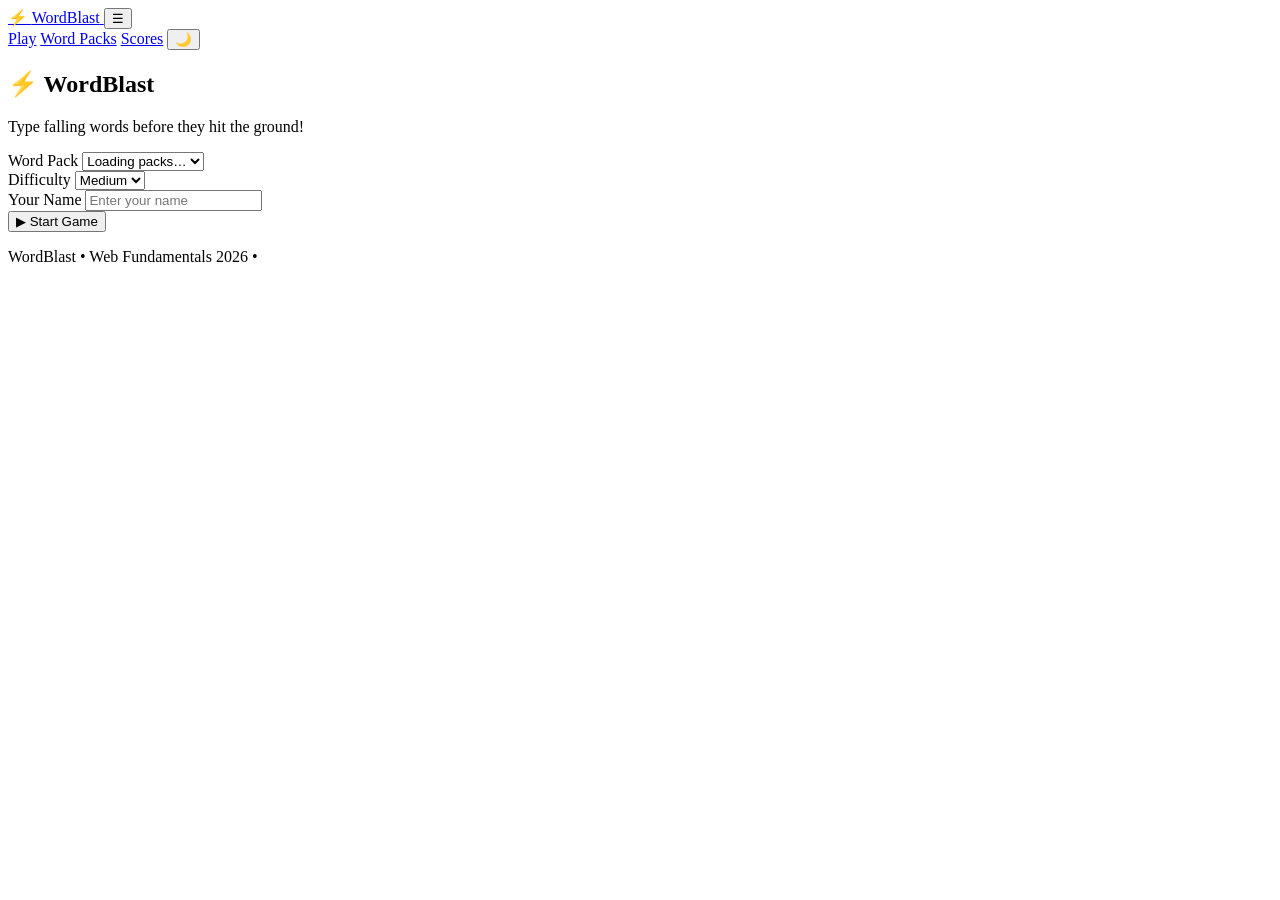
==== index.html @ 38debdbc "Add HTML structure for play, packs and scores pages" ====
<!DOCTYPE html>
<html lang="en" data-theme="dark">
<head>
  <meta charset="UTF-8" />
  <meta name="viewport" content="width=device-width, initial-scale=1.0" />
  <meta name="description" content="WordBlast – A falling words typing game. Choose a word pack, pick your difficulty and type words before they hit the ground." />
  <title>WordBlast – Play</title>
  <link rel="stylesheet" href="css/style.css" />
</head>
<body>
  <!-- ===== NAVBAR ===== -->
  <header class="navbar">
    <a href="index.html" class="navbar__logo" aria-label="WordBlast home">
      ⚡ <span>WordBlast</span>
    </a>
    <button class="navbar__hamburger" id="hamburgerBtn" aria-label="Toggle navigation" aria-expanded="false">
      ☰
    </button>
    <nav class="navbar__links" id="navLinks" aria-label="Main navigation">
      <a href="index.html" class="active" aria-current="page">Play</a>
      <a href="packs.html">Word Packs</a>
      <a href="scores.html">Scores</a>
      <button class="theme-toggle" id="themeToggleBtn" aria-label="Toggle dark/light theme">🌙</button>
    </nav>
  </header>

  <main>
    <!-- ===== SETUP PANEL ===== -->
    <section class="setup-panel" id="setupPanel" aria-labelledby="setupHeading">
      <h1 id="setupHeading" class="setup-panel__title">⚡ WordBlast</h1>
      <p class="setup-panel__subtitle">Type falling words before they hit the ground!</p>

      <div class="setup-panel__form">
        <div class="form-group">
          <label for="packSelect">Word Pack</label>
          <select id="packSelect" name="pack">
            <option value="">Loading packs…</option>
          </select>
        </div>

        <div class="form-group">
          <label for="difficultySelect">Difficulty</label>
          <select id="difficultySelect" name="difficulty">
            <option value="easy">Easy</option>
            <option value="medium" selected>Medium</option>
            <option value="hard">Hard</option>
          </select>
        </div>

        <div class="form-group">
          <label for="playerNameInput">Your Name</label>
          <input type="text" id="playerNameInput" name="player" placeholder="Enter your name" maxlength="15" autocomplete="off" />
          <span class="field-error" id="playerNameError" aria-live="polite"></span>
        </div>

        <button class="btn btn--primary btn--large" id="startBtn">
          ▶ Start Game
        </button>
      </div>
    </section>

    <!-- ===== GAME AREA ===== -->
    <section class="game-area-wrap" id="gameArea" aria-label="Game area" hidden>
      <!-- Stats bar -->
      <div class="stats-bar" role="status" aria-live="polite" aria-label="Game statistics">
        <div class="stat">
          <span class="stat__label">Score</span>
          <span class="stat__value" id="statScore">0</span>
        </div>
        <div class="stat">
          <span class="stat__label">Level</span>
          <span class="stat__value" id="statLevel">1</span>
        </div>
        <div class="stat stat--lives">
          <span class="stat__label">Lives</span>
          <span class="stat__value" id="statLives">❤️❤️❤️</span>
        </div>
        <div class="stat">
          <span class="stat__label">WPM</span>
          <span class="stat__value" id="statWpm">0</span>
        </div>
        <div class="stat">
          <span class="stat__label">Accuracy</span>
          <span class="stat__value" id="statAccuracy">100%</span>
        </div>
      </div>

      <!-- The game canvas -->
      <div class="game-canvas" id="gameCanvas" aria-hidden="true">
        <div class="danger-line" aria-hidden="true"></div>
        <!-- Falling word divs are injected here by game.js -->
      </div>

      <!-- Typing controls -->
      <div class="game-controls">
        <input
          type="text"
          id="typingInput"
          class="typing-input"
          placeholder="Type here…"
          autocomplete="off"
          autocorrect="off"
          autocapitalize="off"
          spellcheck="false"
          aria-label="Type the falling word here"
        />
        <button class="btn btn--secondary" id="pauseBtn" aria-label="Pause game">Pause</button>
        <button class="btn btn--ghost" id="restartBtn" aria-label="Restart game">Restart</button>
      </div>
    </section>

    <!-- ===== GAME OVER DIALOG ===== -->
    <div class="dialog-overlay" id="gameOverOverlay" hidden aria-modal="true" role="dialog" aria-labelledby="gameOverTitle">
      <div class="dialog">
        <h2 id="gameOverTitle" class="dialog__title">Game Over</h2>
        <div class="dialog__stats" id="gameOverStats">
          <!-- filled by game.js -->
        </div>
        <div class="dialog__error" id="saveError" aria-live="assertive"></div>
        <div class="dialog__actions">
          <button class="btn btn--primary" id="saveScoreBtn">💾 Save Score</button>
          <button class="btn btn--ghost" id="playAgainBtn">▶ Play Again</button>
        </div>
        <div class="dialog__success" id="saveSuccess" aria-live="polite" hidden></div>
      </div>
    </div>

    <!-- ===== LEVEL UP BANNER ===== -->
    <div class="level-up-banner" id="levelUpBanner" aria-live="polite" hidden></div>
  </main>

  <!-- ===== FOOTER ===== -->
  <footer class="footer">
    <p>WordBlast &bull; Web Fundamentals 2026 &bull; <span id="footerYear"></span></p>
  </footer>

  <script src="js/storage.js"></script>
  <script src="js/db.js"></script>
  <script src="js/common.js"></script>
  <script src="js/game.js"></script>
</body>
</html>
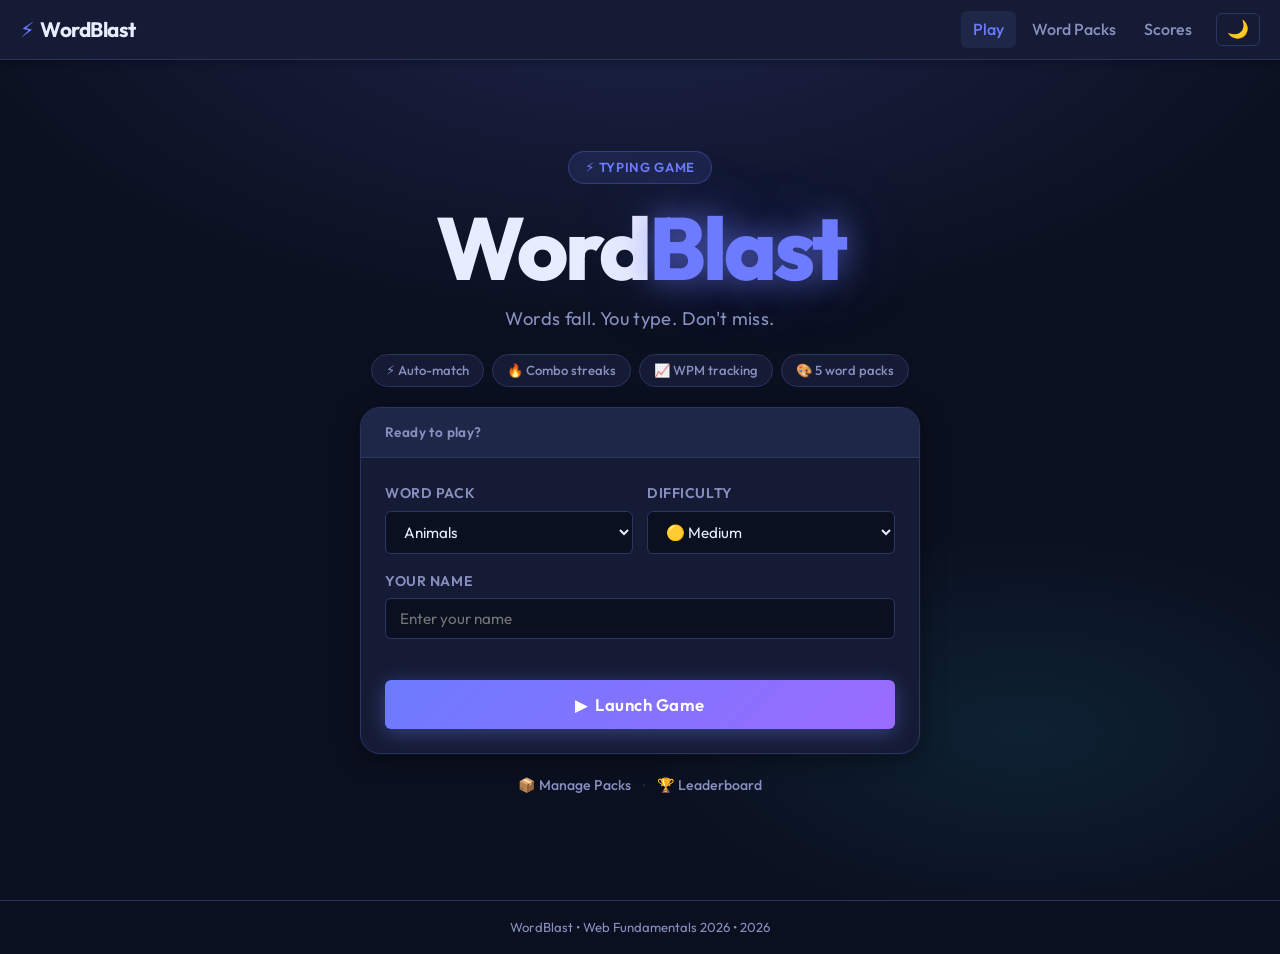
==== commit 58bae953: "Redesign landing page: hero section with animated background words, feature pills and setup card" ====
--- a/index.html
+++ b/index.html
@@ -24,38 +24,87 @@
     </nav>
   </header>
 
-  <main>
-    <!-- ===== SETUP PANEL ===== -->
-    <section class="setup-panel" id="setupPanel" aria-labelledby="setupHeading">
-      <h1 id="setupHeading" class="setup-panel__title">⚡ WordBlast</h1>
-      <p class="setup-panel__subtitle">Type falling words before they hit the ground!</p>
+  <main class="landing-main">
 
-      <div class="setup-panel__form">
-        <div class="form-group">
-          <label for="packSelect">Word Pack</label>
-          <select id="packSelect" name="pack">
-            <option value="">Loading packs…</option>
-          </select>
+    <!-- ===== SETUP PANEL (Landing Hero) ===== -->
+    <section class="hero" id="setupPanel" aria-labelledby="setupHeading">
+
+      <!-- Animated background words -->
+      <div class="hero__bg-words" aria-hidden="true">
+        <span class="bg-word" style="--x:8%;  --dur:7s;  --delay:0s;   --size:1.1rem">array</span>
+        <span class="bg-word" style="--x:20%; --dur:9s;  --delay:1.5s; --size:0.9rem">tiger</span>
+        <span class="bg-word" style="--x:34%; --dur:6s;  --delay:0.8s; --size:1.3rem">python</span>
+        <span class="bg-word" style="--x:48%; --dur:8s;  --delay:2.2s; --size:1rem">brazil</span>
+        <span class="bg-word" style="--x:60%; --dur:7.5s;--delay:0.3s; --size:1.2rem">cricket</span>
+        <span class="bg-word" style="--x:73%; --dur:10s; --delay:1s;   --size:0.85rem">promise</span>
+        <span class="bg-word" style="--x:85%; --dur:6.5s;--delay:2.8s; --size:1.1rem">mango</span>
+        <span class="bg-word" style="--x:14%; --dur:11s; --delay:3.5s; --size:0.95rem">dolphin</span>
+        <span class="bg-word" style="--x:27%; --dur:8.5s;--delay:0.5s; --size:1.15rem">closure</span>
+        <span class="bg-word" style="--x:54%; --dur:9.5s;--delay:4s;   --size:0.8rem">falcon</span>
+        <span class="bg-word" style="--x:67%; --dur:7.2s;--delay:1.8s; --size:1.05rem">tennis</span>
+        <span class="bg-word" style="--x:79%; --dur:12s; --delay:0.2s; --size:0.9rem">ramen</span>
+      </div>
+
+      <!-- Hero content -->
+      <div class="hero__content">
+        <div class="hero__badge">⚡ Typing Game</div>
+        <h1 id="setupHeading" class="hero__title">
+          <span class="hero__title-blast">Word</span><span class="hero__title-accent">Blast</span>
+        </h1>
+        <p class="hero__subtitle">Words fall. You type. Don't miss.</p>
+
+        <!-- Feature pills -->
+        <div class="hero__pills" aria-label="Game features">
+          <span class="pill">⚡ Auto-match</span>
+          <span class="pill">🔥 Combo streaks</span>
+          <span class="pill">📈 WPM tracking</span>
+          <span class="pill">🎨 5 word packs</span>
         </div>
 
-        <div class="form-group">
-          <label for="difficultySelect">Difficulty</label>
-          <select id="difficultySelect" name="difficulty">
-            <option value="easy">Easy</option>
-            <option value="medium" selected>Medium</option>
-            <option value="hard">Hard</option>
-          </select>
+        <!-- Setup card -->
+        <div class="setup-card" role="form" aria-label="Game setup">
+          <div class="setup-card__header">
+            <span class="setup-card__step">Ready to play?</span>
+          </div>
+
+          <div class="setup-card__body">
+            <div class="setup-row">
+              <div class="form-group">
+                <label for="packSelect">Word Pack</label>
+                <select id="packSelect" name="pack">
+                  <option value="">Loading packs…</option>
+                </select>
+              </div>
+
+              <div class="form-group">
+                <label for="difficultySelect">Difficulty</label>
+                <select id="difficultySelect" name="difficulty">
+                  <option value="easy">🟢 Easy</option>
+                  <option value="medium" selected>🟡 Medium</option>
+                  <option value="hard">🔴 Hard</option>
+                </select>
+              </div>
+            </div>
+
+            <div class="form-group">
+              <label for="playerNameInput">Your Name</label>
+              <input type="text" id="playerNameInput" name="player"
+                placeholder="Enter your name" maxlength="15" autocomplete="off" />
+              <span class="field-error" id="playerNameError" aria-live="polite"></span>
+            </div>
+
+            <button class="btn btn--primary btn--launch" id="startBtn">
+              ▶ &nbsp;Launch Game
+            </button>
+          </div>
         </div>
 
-        <div class="form-group">
-          <label for="playerNameInput">Your Name</label>
-          <input type="text" id="playerNameInput" name="player" placeholder="Enter your name" maxlength="15" autocomplete="off" />
-          <span class="field-error" id="playerNameError" aria-live="polite"></span>
+        <!-- Quick links -->
+        <div class="hero__links">
+          <a href="packs.html" class="hero__link">📦 Manage Packs</a>
+          <span class="hero__link-sep">·</span>
+          <a href="scores.html" class="hero__link">🏆 Leaderboard</a>
         </div>
-
-        <button class="btn btn--primary btn--large" id="startBtn">
-          ▶ Start Game
-        </button>
       </div>
     </section>
 
--- a/css/style.css
+++ b/css/style.css
@@ -0,0 +1,1015 @@
+/* =====================================================
+   WordBlast – style.css
+   All styles: variables, layout, components, animations, media queries
+   ===================================================== */
+
+/* ---- 1. Google Font + Reset ---- */
+@import url('https://fonts.googleapis.com/css2?family=Outfit:wght@300;400;500;600;700&display=swap');
+
+*, *::before, *::after {
+  box-sizing: border-box;
+  margin: 0;
+  padding: 0;
+}
+
+/* ---- 2. CSS Variables (dark theme default) ---- */
+:root {
+  --bg:        #0b1020;
+  --surface:   #151b34;
+  --surface2:  #1e2747;
+  --border:    #2a3560;
+  --text:      #e8ecff;
+  --text-muted:#8890c0;
+  --primary:   #6c7bff;
+  --primary-h: #8591ff;
+  --accent:    #22d3ee;
+  --danger:    #ff5c7a;
+  --success:   #34d399;
+  --warn:      #fbbf24;
+
+  --radius-sm: 6px;
+  --radius:    12px;
+  --radius-lg: 20px;
+
+  --shadow:    0 4px 24px rgba(0,0,0,.45);
+  --shadow-sm: 0 2px 8px  rgba(0,0,0,.3);
+
+  --transition: 0.2s ease;
+  --nav-h: 60px;
+}
+
+[data-theme="light"] {
+  --bg:        #f0f2fb;
+  --surface:   #ffffff;
+  --surface2:  #e8ecf8;
+  --border:    #cdd3f0;
+  --text:      #1b2040;
+  --text-muted:#6b74a8;
+  --primary:   #4a56e2;
+  --primary-h: #3a46d2;
+  --accent:    #0891b2;
+  --danger:    #e11d48;
+  --success:   #059669;
+  --warn:      #d97706;
+
+  --shadow:    0 4px 24px rgba(0,0,0,.12);
+  --shadow-sm: 0 2px 8px  rgba(0,0,0,.08);
+}
+
+/* ---- 3. Base ---- */
+html {
+  scroll-behavior: smooth;
+}
+
+body {
+  font-family: 'Outfit', system-ui, sans-serif;
+  background: var(--bg);
+  color: var(--text);
+  min-height: 100vh;
+  display: flex;
+  flex-direction: column;
+  line-height: 1.6;
+  transition: background var(--transition), color var(--transition);
+}
+
+main {
+  flex: 1;
+  width: 100%;
+  max-width: 960px;
+  margin: 0 auto;
+  padding: calc(var(--nav-h) + 24px) 16px 32px;
+}
+
+/* Landing page has no side padding — hero is full-width inside main */
+.landing-main {
+  max-width: 100%;
+  padding: 0;
+  display: flex;
+  flex-direction: column;
+}
+
+a {
+  color: var(--primary);
+  text-decoration: none;
+}
+a:hover { text-decoration: underline; }
+
+/* ---- 4. Navbar ---- */
+.navbar {
+  position: fixed;
+  top: 0; left: 0; right: 0;
+  height: var(--nav-h);
+  background: var(--surface);
+  border-bottom: 1px solid var(--border);
+  display: flex;
+  align-items: center;
+  justify-content: space-between;
+  padding: 0 20px;
+  z-index: 100;
+  box-shadow: var(--shadow-sm);
+  backdrop-filter: blur(8px);
+}
+
+.navbar__logo {
+  font-size: 1.3rem;
+  font-weight: 700;
+  color: var(--primary);
+  display: flex;
+  align-items: center;
+  gap: 6px;
+  text-decoration: none;
+  letter-spacing: -0.5px;
+}
+.navbar__logo span { color: var(--text); }
+.navbar__logo:hover { opacity: 0.85; text-decoration: none; }
+
+.navbar__links {
+  display: flex;
+  align-items: center;
+  gap: 4px;
+}
+
+.navbar__links a {
+  color: var(--text-muted);
+  font-weight: 500;
+  padding: 6px 12px;
+  border-radius: var(--radius-sm);
+  transition: color var(--transition), background var(--transition);
+  text-decoration: none;
+}
+.navbar__links a:hover,
+.navbar__links a.active {
+  color: var(--text);
+  background: var(--surface2);
+}
+.navbar__links a.active { color: var(--primary); }
+
+.navbar__hamburger {
+  display: none;
+  background: none;
+  border: none;
+  color: var(--text);
+  font-size: 1.4rem;
+  cursor: pointer;
+  padding: 4px 8px;
+  border-radius: var(--radius-sm);
+  transition: background var(--transition);
+}
+.navbar__hamburger:hover { background: var(--surface2); }
+
+/* Theme toggle */
+.theme-toggle {
+  background: none;
+  border: 1px solid var(--border);
+  border-radius: var(--radius-sm);
+  color: var(--text);
+  font-size: 1.1rem;
+  cursor: pointer;
+  padding: 5px 10px;
+  transition: background var(--transition), border-color var(--transition);
+  margin-left: 8px;
+}
+.theme-toggle:hover { background: var(--surface2); }
+
+/* ---- 5. Buttons ---- */
+.btn {
+  display: inline-flex;
+  align-items: center;
+  justify-content: center;
+  gap: 6px;
+  font-family: inherit;
+  font-size: 0.95rem;
+  font-weight: 600;
+  padding: 10px 20px;
+  border-radius: var(--radius-sm);
+  border: 2px solid transparent;
+  cursor: pointer;
+  transition: all var(--transition);
+  white-space: nowrap;
+  min-height: 44px;
+}
+.btn:focus-visible {
+  outline: 3px solid var(--primary);
+  outline-offset: 3px;
+}
+
+.btn--primary {
+  background: var(--primary);
+  color: #fff;
+}
+.btn--primary:hover { background: var(--primary-h); transform: translateY(-1px); box-shadow: 0 4px 16px rgba(108,123,255,.4); }
+
+.btn--secondary {
+  background: var(--surface2);
+  color: var(--text);
+  border-color: var(--border);
+}
+.btn--secondary:hover { border-color: var(--primary); color: var(--primary); }
+
+.btn--ghost {
+  background: transparent;
+  color: var(--text-muted);
+  border-color: var(--border);
+}
+.btn--ghost:hover { background: var(--surface2); color: var(--text); }
+
+.btn--danger {
+  background: var(--danger);
+  color: #fff;
+}
+.btn--danger:hover { filter: brightness(1.1); transform: translateY(-1px); }
+
+.btn--large { padding: 14px 32px; font-size: 1.05rem; }
+.btn--small { padding: 6px 14px; font-size: 0.85rem; min-height: 36px; }
+
+/* ---- 6. Forms ---- */
+.form-group {
+  display: flex;
+  flex-direction: column;
+  gap: 6px;
+  margin-bottom: 16px;
+}
+.form-group label {
+  font-size: 0.88rem;
+  font-weight: 600;
+  color: var(--text-muted);
+  text-transform: uppercase;
+  letter-spacing: 0.04em;
+}
+.form-group input,
+.form-group select,
+.form-group textarea {
+  background: var(--bg);
+  border: 1.5px solid var(--border);
+  border-radius: var(--radius-sm);
+  color: var(--text);
+  font-family: inherit;
+  font-size: 0.95rem;
+  padding: 10px 14px;
+  transition: border-color var(--transition), box-shadow var(--transition);
+  width: 100%;
+}
+.form-group input:focus,
+.form-group select:focus,
+.form-group textarea:focus {
+  outline: none;
+  border-color: var(--primary);
+  box-shadow: 0 0 0 3px rgba(108,123,255,.18);
+}
+.form-group textarea { resize: vertical; min-height: 120px; }
+
+.form-group--inline {
+  flex-direction: row;
+  align-items: center;
+  gap: 10px;
+  margin-bottom: 0;
+}
+.form-group--inline label { margin-bottom: 0; white-space: nowrap; }
+.form-group--inline select { width: auto; }
+
+.field-error { font-size: 0.82rem; color: var(--danger); min-height: 1em; }
+.field-info  { font-size: 0.82rem; color: var(--warn);   min-height: 1em; }
+.hint        { font-size: 0.78rem; color: var(--text-muted); font-weight: 400; text-transform: none; letter-spacing: 0; }
+
+.form-actions {
+  display: flex;
+  gap: 10px;
+  flex-wrap: wrap;
+}
+
+/* ---- 7. Card ---- */
+.card {
+  background: var(--surface);
+  border: 1px solid var(--border);
+  border-radius: var(--radius);
+  padding: 24px;
+  box-shadow: var(--shadow-sm);
+}
+.card__title {
+  font-size: 1.05rem;
+  font-weight: 600;
+  margin-bottom: 16px;
+  color: var(--text);
+}
+
+/* ---- 8. Footer ---- */
+.footer {
+  text-align: center;
+  padding: 16px;
+  font-size: 0.82rem;
+  color: var(--text-muted);
+  border-top: 1px solid var(--border);
+}
+
+/* ---- 9. Page headings ---- */
+.page-title {
+  font-size: 1.8rem;
+  font-weight: 700;
+  margin-bottom: 4px;
+}
+.page-subtitle {
+  color: var(--text-muted);
+  margin-bottom: 24px;
+}
+
+/* =====================================================
+   PLAY PAGE
+   ===================================================== */
+
+/* =====================================================
+   HERO / LANDING
+   ===================================================== */
+
+.hero {
+  position: relative;
+  min-height: calc(100vh - var(--nav-h));
+  margin-top: var(--nav-h);
+  display: flex;
+  align-items: center;
+  justify-content: center;
+  overflow: hidden;
+  padding: 48px 20px 60px;
+  background:
+    radial-gradient(ellipse 80% 60% at 50% -10%, rgba(108,123,255,.18) 0%, transparent 70%),
+    radial-gradient(ellipse 50% 40% at 80% 80%, rgba(34,211,238,.09) 0%, transparent 60%),
+    var(--bg);
+}
+
+/* Animated background words */
+.hero__bg-words {
+  position: absolute;
+  inset: 0;
+  pointer-events: none;
+  overflow: hidden;
+}
+
+.bg-word {
+  position: absolute;
+  top: -2rem;
+  left: var(--x);
+  font-family: 'Courier New', monospace;
+  font-size: var(--size);
+  font-weight: 700;
+  color: var(--primary);
+  opacity: 0.07;
+  animation: bgWordFall var(--dur) linear var(--delay) infinite;
+  white-space: nowrap;
+  user-select: none;
+}
+
+[data-theme="light"] .bg-word { opacity: 0.05; }
+
+@keyframes bgWordFall {
+  0%   { transform: translateY(0);    opacity: 0; }
+  10%  { opacity: 0.07; }
+  90%  { opacity: 0.07; }
+  100% { transform: translateY(110vh); opacity: 0; }
+}
+
+/* Hero content */
+.hero__content {
+  position: relative;
+  z-index: 1;
+  display: flex;
+  flex-direction: column;
+  align-items: center;
+  text-align: center;
+  gap: 20px;
+  width: 100%;
+  max-width: 560px;
+}
+
+.hero__badge {
+  display: inline-flex;
+  align-items: center;
+  gap: 6px;
+  background: rgba(108,123,255,.12);
+  border: 1px solid rgba(108,123,255,.3);
+  border-radius: 40px;
+  padding: 5px 16px;
+  font-size: 0.82rem;
+  font-weight: 600;
+  color: var(--primary);
+  letter-spacing: 0.05em;
+  text-transform: uppercase;
+}
+
+.hero__title {
+  font-size: clamp(3.2rem, 10vw, 5.5rem);
+  font-weight: 800;
+  letter-spacing: -3px;
+  line-height: 1;
+  margin: 0;
+}
+.hero__title-blast {
+  color: var(--text);
+}
+.hero__title-accent {
+  color: var(--primary);
+  text-shadow:
+    0 0 30px rgba(108,123,255,.6),
+    0 0 80px rgba(108,123,255,.3);
+}
+
+.hero__subtitle {
+  font-size: 1.15rem;
+  color: var(--text-muted);
+  font-weight: 400;
+  margin: -8px 0 0;
+  letter-spacing: 0.02em;
+}
+
+/* Feature pills */
+.hero__pills {
+  display: flex;
+  flex-wrap: wrap;
+  justify-content: center;
+  gap: 8px;
+}
+
+.pill {
+  background: var(--surface);
+  border: 1px solid var(--border);
+  border-radius: 40px;
+  padding: 5px 14px;
+  font-size: 0.82rem;
+  font-weight: 500;
+  color: var(--text-muted);
+  transition: border-color var(--transition), color var(--transition);
+}
+.pill:hover { border-color: var(--primary); color: var(--text); }
+
+/* Setup card */
+.setup-card {
+  width: 100%;
+  background: var(--surface);
+  border: 1px solid var(--border);
+  border-radius: var(--radius-lg);
+  box-shadow:
+    var(--shadow),
+    0 0 0 1px rgba(108,123,255,.06),
+    inset 0 1px 0 rgba(255,255,255,.04);
+  overflow: hidden;
+  backdrop-filter: blur(12px);
+}
+
+.setup-card__header {
+  padding: 14px 24px;
+  border-bottom: 1px solid var(--border);
+  background: var(--surface2);
+  display: flex;
+  align-items: center;
+  gap: 8px;
+}
+.setup-card__step {
+  font-size: 0.85rem;
+  font-weight: 600;
+  color: var(--text-muted);
+  letter-spacing: 0.03em;
+}
+
+.setup-card__body {
+  padding: 24px;
+  text-align: left;
+}
+
+.setup-row {
+  display: grid;
+  grid-template-columns: 1fr 1fr;
+  gap: 14px;
+}
+
+.btn--launch {
+  width: 100%;
+  padding: 14px 32px;
+  font-size: 1.05rem;
+  margin-top: 6px;
+  background: linear-gradient(135deg, var(--primary), #9b6bff);
+  border: none;
+  box-shadow: 0 4px 20px rgba(108,123,255,.4);
+  letter-spacing: 0.03em;
+}
+.btn--launch:hover {
+  background: linear-gradient(135deg, var(--primary-h), #8b5bef);
+  transform: translateY(-2px);
+  box-shadow: 0 8px 28px rgba(108,123,255,.5);
+}
+
+/* Quick links */
+.hero__links {
+  display: flex;
+  align-items: center;
+  gap: 12px;
+  font-size: 0.88rem;
+}
+.hero__link {
+  color: var(--text-muted);
+  text-decoration: none;
+  transition: color var(--transition);
+  font-weight: 500;
+}
+.hero__link:hover { color: var(--primary); text-decoration: none; }
+.hero__link-sep { color: var(--border); }
+
+/* =====================================================
+   GAME AREA (same as before, lives inside landing-main)
+   ===================================================== */
+
+.game-area-wrap {
+  width: 100%;
+  max-width: 960px;
+  margin: 0 auto;
+  padding: calc(var(--nav-h) + 20px) 16px 32px;
+}
+
+
+.stats-bar {
+  display: flex;
+  flex-wrap: wrap;
+  gap: 8px 16px;
+  background: var(--surface);
+  border: 1px solid var(--border);
+  border-radius: var(--radius);
+  padding: 10px 16px;
+  margin-bottom: 12px;
+  align-items: center;
+  justify-content: space-between;
+  box-shadow: var(--shadow-sm);
+}
+.stat {
+  display: flex;
+  flex-direction: column;
+  align-items: center;
+  min-width: 52px;
+}
+.stat__label {
+  font-size: 0.7rem;
+  text-transform: uppercase;
+  letter-spacing: 0.08em;
+  color: var(--text-muted);
+  font-weight: 600;
+}
+.stat__value {
+  font-size: 1.1rem;
+  font-weight: 700;
+  color: var(--text);
+}
+
+/* Game canvas */
+/* game-area-wrap – defined above in hero section with full padding */
+.game-canvas {
+  position: relative;
+  width: 100%;
+  height: 60vh;
+  min-height: 320px;
+  max-height: 520px;
+  background: var(--surface);
+  border: 1.5px solid var(--border);
+  border-radius: var(--radius);
+  overflow: hidden;
+  margin-bottom: 12px;
+  box-shadow: var(--shadow);
+}
+
+/* Danger line */
+.danger-line {
+  position: absolute;
+  bottom: 0; left: 0; right: 0;
+  height: 3px;
+  background: var(--danger);
+  box-shadow: 0 0 12px var(--danger);
+}
+
+/* Falling word */
+.word {
+  position: absolute;
+  font-family: 'Courier New', monospace;
+  font-size: 1.1rem;
+  font-weight: 700;
+  color: var(--accent);
+  text-shadow: 0 0 8px var(--accent), 0 0 20px rgba(34,211,238,.3);
+  user-select: none;
+  pointer-events: none;
+  white-space: nowrap;
+  transition: color 0.15s;
+}
+.word--highlight {
+  color: var(--success);
+  text-shadow: 0 0 12px var(--success), 0 0 28px rgba(52,211,153,.4);
+}
+.word--pop {
+  animation: popOut 0.22s ease-out forwards;
+}
+.word--miss {
+  animation: missFlash 0.35s ease-out forwards;
+}
+
+/* Game controls */
+.game-controls {
+  display: flex;
+  gap: 10px;
+  align-items: center;
+}
+.typing-input {
+  flex: 1;
+  background: var(--surface);
+  border: 1.5px solid var(--border);
+  border-radius: var(--radius-sm);
+  color: var(--text);
+  font-family: 'Courier New', monospace;
+  font-size: 1rem;
+  padding: 10px 14px;
+  transition: border-color var(--transition), box-shadow var(--transition);
+  min-height: 44px;
+}
+.typing-input:focus {
+  outline: none;
+  border-color: var(--primary);
+  box-shadow: 0 0 0 3px rgba(108,123,255,.18);
+}
+
+/* Game-over dialog */
+.dialog-overlay {
+  position: fixed;
+  inset: 0;
+  background: rgba(11,16,32,.75);
+  backdrop-filter: blur(4px);
+  display: flex;
+  align-items: center;
+  justify-content: center;
+  z-index: 200;
+  animation: fadeIn 0.25s ease;
+}
+.dialog-overlay[hidden] { display: none; }
+
+.dialog {
+  background: var(--surface);
+  border: 1px solid var(--border);
+  border-radius: var(--radius-lg);
+  padding: 32px;
+  width: 100%;
+  max-width: 420px;
+  box-shadow: var(--shadow);
+  animation: slideUp 0.25s ease;
+}
+.dialog__title {
+  font-size: 1.6rem;
+  font-weight: 700;
+  color: var(--danger);
+  text-align: center;
+  margin-bottom: 20px;
+}
+.dialog__stats {
+  display: grid;
+  grid-template-columns: 1fr 1fr;
+  gap: 12px;
+  margin-bottom: 20px;
+}
+.dialog__stat {
+  background: var(--surface2);
+  border-radius: var(--radius-sm);
+  padding: 12px;
+  text-align: center;
+}
+.dialog__stat-label {
+  font-size: 0.75rem;
+  text-transform: uppercase;
+  letter-spacing: 0.06em;
+  color: var(--text-muted);
+  font-weight: 600;
+}
+.dialog__stat-value {
+  font-size: 1.4rem;
+  font-weight: 700;
+  color: var(--primary);
+}
+.dialog__actions {
+  display: flex;
+  gap: 10px;
+  flex-wrap: wrap;
+}
+.dialog__actions .btn { flex: 1; }
+.dialog__error  { font-size: 0.85rem; color: var(--danger); min-height: 1em; margin-bottom: 10px; }
+.dialog__success { font-size: 0.88rem; color: var(--success); padding: 10px 0; text-align: center; }
+
+/* Level up banner */
+.level-up-banner {
+  position: fixed;
+  top: 80px;
+  left: 50%;
+  transform: translateX(-50%);
+  background: var(--primary);
+  color: #fff;
+  font-size: 1.1rem;
+  font-weight: 700;
+  padding: 10px 28px;
+  border-radius: 40px;
+  box-shadow: 0 4px 20px rgba(108,123,255,.5);
+  z-index: 150;
+  animation: bannerIn 0.3s ease, bannerOut 0.4s ease 1.2s forwards;
+}
+.level-up-banner[hidden] { display: none; }
+
+/* =====================================================
+   WORD PACKS PAGE
+   ===================================================== */
+
+.packs-main { max-width: 960px; }
+
+.form-card { margin-bottom: 32px; }
+
+.packs-section__header {
+  display: flex;
+  justify-content: space-between;
+  align-items: center;
+  margin-bottom: 16px;
+}
+.section-title {
+  font-size: 1.2rem;
+  font-weight: 600;
+}
+
+.pack-grid {
+  display: grid;
+  grid-template-columns: repeat(auto-fill, minmax(260px, 1fr));
+  gap: 16px;
+}
+
+.pack-card {
+  background: var(--surface);
+  border: 1px solid var(--border);
+  border-radius: var(--radius);
+  padding: 20px;
+  box-shadow: var(--shadow-sm);
+  display: flex;
+  flex-direction: column;
+  gap: 12px;
+  transition: border-color var(--transition), transform var(--transition);
+}
+.pack-card:hover {
+  border-color: var(--primary);
+  transform: translateY(-2px);
+}
+.pack-card__name {
+  font-size: 1.1rem;
+  font-weight: 700;
+  color: var(--text);
+}
+.pack-card__count {
+  font-size: 0.82rem;
+  color: var(--text-muted);
+}
+.pack-card__chips {
+  display: flex;
+  flex-wrap: wrap;
+  gap: 6px;
+}
+.chip {
+  background: var(--surface2);
+  border: 1px solid var(--border);
+  border-radius: 20px;
+  padding: 2px 10px;
+  font-size: 0.78rem;
+  font-family: 'Courier New', monospace;
+  color: var(--accent);
+}
+.chip--more {
+  color: var(--text-muted);
+  border-style: dashed;
+}
+.pack-card__actions {
+  display: flex;
+  gap: 8px;
+  margin-top: auto;
+}
+
+.empty-state {
+  text-align: center;
+  color: var(--text-muted);
+  padding: 40px 20px;
+  font-size: 0.95rem;
+  grid-column: 1 / -1;
+}
+
+/* =====================================================
+   LEADERBOARD PAGE
+   ===================================================== */
+
+.scores-main { max-width: 960px; }
+
+.scores-controls {
+  display: flex;
+  justify-content: space-between;
+  align-items: center;
+  gap: 12px;
+  margin-bottom: 16px;
+  flex-wrap: wrap;
+}
+
+.table-wrap {
+  overflow-x: auto;
+  border-radius: var(--radius);
+  border: 1px solid var(--border);
+  box-shadow: var(--shadow-sm);
+}
+
+.scores-table {
+  width: 100%;
+  border-collapse: collapse;
+  background: var(--surface);
+  font-size: 0.9rem;
+}
+.scores-table th,
+.scores-table td {
+  padding: 12px 14px;
+  text-align: left;
+  border-bottom: 1px solid var(--border);
+  white-space: nowrap;
+}
+.scores-table th {
+  background: var(--surface2);
+  color: var(--text-muted);
+  font-size: 0.8rem;
+  text-transform: uppercase;
+  letter-spacing: 0.06em;
+  font-weight: 600;
+}
+.scores-table tr:last-child td { border-bottom: none; }
+.scores-table tr:hover td { background: var(--surface2); }
+
+.rank-badge {
+  display: inline-flex;
+  align-items: center;
+  justify-content: center;
+  width: 26px; height: 26px;
+  border-radius: 50%;
+  font-size: 0.8rem;
+  font-weight: 700;
+  background: var(--surface2);
+  color: var(--text-muted);
+}
+.rank-badge--gold   { background: #fbbf24; color: #78350f; }
+.rank-badge--silver { background: #94a3b8; color: #1e293b; }
+.rank-badge--bronze { background: #b45309; color: #fff; }
+
+.score-actions {
+  display: flex;
+  gap: 6px;
+}
+
+/* Difficulty badges */
+.badge {
+  display: inline-block;
+  padding: 2px 10px;
+  border-radius: 20px;
+  font-size: 0.78rem;
+  font-weight: 600;
+}
+.badge--easy   { background: rgba(52,211,153,.15); color: var(--success); }
+.badge--medium { background: rgba(251,191,36,.15); color: var(--warn); }
+.badge--hard   { background: rgba(255,92,122,.15);  color: var(--danger); }
+
+/* =====================================================
+   ANIMATIONS
+   ===================================================== */
+
+@keyframes fadeIn {
+  from { opacity: 0; }
+  to   { opacity: 1; }
+}
+@keyframes slideUp {
+  from { opacity: 0; transform: translateY(24px); }
+  to   { opacity: 1; transform: translateY(0); }
+}
+@keyframes bannerIn {
+  from { opacity: 0; transform: translateX(-50%) scale(0.85); }
+  to   { opacity: 1; transform: translateX(-50%) scale(1); }
+}
+@keyframes bannerOut {
+  from { opacity: 1; }
+  to   { opacity: 0; transform: translateX(-50%) translateY(-10px); }
+}
+@keyframes popOut {
+  0%   { transform: scale(1); opacity: 1; }
+  60%  { transform: scale(1.5); opacity: 0.8; }
+  100% { transform: scale(0);   opacity: 0; }
+}
+@keyframes missFlash {
+  0%   { color: var(--danger); text-shadow: 0 0 12px var(--danger); }
+  50%  { color: var(--danger); opacity: 0.5; }
+  100% { opacity: 0; }
+}
+@keyframes heartPulse {
+  0%, 100% { transform: scale(1); }
+  50%       { transform: scale(1.35); }
+}
+.heart-pulse { animation: heartPulse 0.4s ease; }
+
+/* =====================================================
+   RESPONSIVE – TABLET (600px)
+   ===================================================== */
+
+@media (max-width: 992px) {
+  main { max-width: 100%; }
+  .pack-grid { grid-template-columns: repeat(2, 1fr); }
+}
+
+/* =====================================================
+   COMBO INDICATOR
+   ===================================================== */
+
+.combo-indicator {
+  position: absolute;
+  top: 10px;
+  right: 14px;
+  font-size: 0.82rem;
+  font-weight: 700;
+  color: var(--warn);
+  text-shadow: 0 0 8px rgba(251,191,36,.5);
+  letter-spacing: 0.04em;
+  pointer-events: none;
+  transition: opacity 0.3s;
+}
+.combo-indicator.hidden { opacity: 0; }
+
+/* Subtle scanline overlay for game canvas (decoration) */
+.game-canvas::after {
+  content: '';
+  position: absolute;
+  inset: 0;
+  background: repeating-linear-gradient(
+    0deg,
+    transparent,
+    transparent 3px,
+    rgba(0,0,0,.03) 3px,
+    rgba(0,0,0,.03) 4px
+  );
+  pointer-events: none;
+}
+
+/* =====================================================
+   UTILITY
+   ===================================================== */
+
+.visually-hidden {
+  position: absolute;
+  width: 1px; height: 1px;
+  overflow: hidden;
+  clip: rect(0 0 0 0);
+  white-space: nowrap;
+}
+
+/* =====================================================
+   RESPONSIVE – MOBILE (< 600px)
+   ===================================================== */
+
+@media (max-width: 600px) {
+  :root { --nav-h: 56px; }
+
+  .navbar__hamburger { display: block; }
+
+  .navbar__links {
+    position: absolute;
+    top: var(--nav-h);
+    left: 0; right: 0;
+    background: var(--surface);
+    border-bottom: 1px solid var(--border);
+    flex-direction: column;
+    align-items: stretch;
+    padding: 8px 16px 16px;
+    gap: 4px;
+    display: none;
+    box-shadow: var(--shadow);
+  }
+  .navbar__links.open { display: flex; }
+  .navbar__links a {
+    padding: 10px 12px;
+    border-radius: var(--radius-sm);
+  }
+  .theme-toggle { margin-left: 0; width: 100%; justify-content: center; }
+
+  /* Hero mobile */
+  .hero { padding: 32px 16px 48px; }
+  .hero__title { letter-spacing: -1.5px; }
+  .setup-row { grid-template-columns: 1fr; gap: 0; }
+  .setup-card__body { padding: 16px; }
+  .hero__pills { gap: 6px; }
+  .pill { font-size: 0.76rem; padding: 4px 12px; }
+
+  .game-canvas { height: 52vh; min-height: 280px; }
+
+  .stats-bar { gap: 6px; padding: 8px 10px; }
+  .stat { min-width: 42px; }
+  .stat__value { font-size: 0.95rem; }
+  .stat__label { font-size: 0.62rem; }
+
+  .game-controls { flex-wrap: wrap; }
+  .typing-input { flex: 1 0 100%; order: -1; }
+
+  .pack-grid { grid-template-columns: 1fr; }
+
+  .scores-controls { flex-direction: column; align-items: flex-start; }
+
+  .dialog { padding: 24px 16px; margin: 0 12px; }
+  .dialog__stats { grid-template-columns: 1fr 1fr; }
+}
